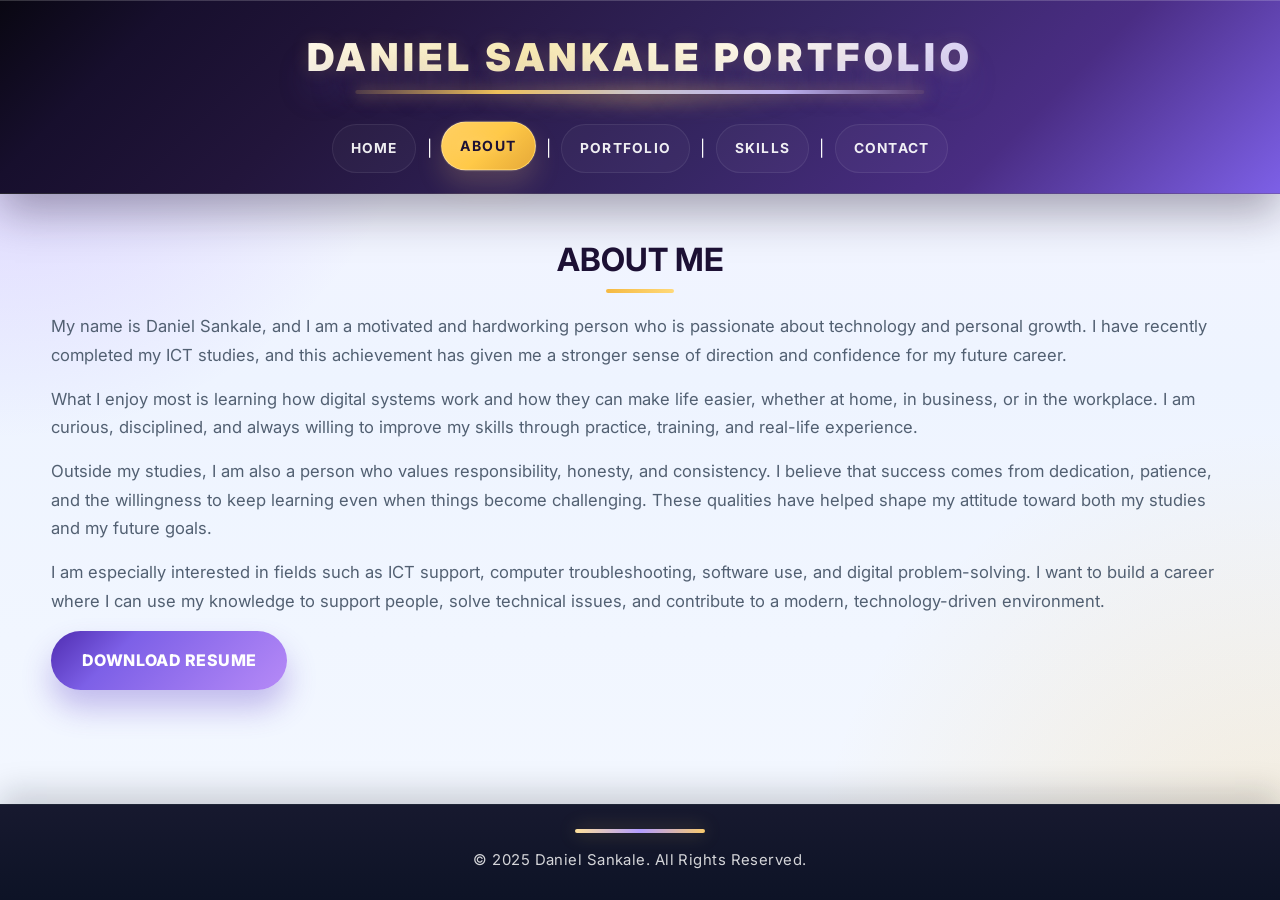
==== about.html @ fb901f48 "Rename ABOUT.html to about.html" ====
<!doctype html>
<html>
<head>
<meta charset="utf-8">
<title>My portfolio-About</title>
<link rel="stylesheet" href="style.css">
</head>
<body>
	<header>
    <h1>DANIEL SANKALE PORTFOLIO</h1>
    <nav>
        <a href="index.html">HOME</a>  |
        <a href="about.html" class="active">ABOUT</a> |
        <a href="portfolio.html">PORTFOLIO</a> |
        <a href="skills.html">SKILLS</a> |
        <a href="contact.html">CONTACT</a>
    </nav>
</header>

<main>
    <section class="about">
      <h2>ABOUT ME</h2>
      <p>My name is Daniel Sankale, and I am a motivated and hardworking person who is passionate about technology and personal growth. I have recently completed my ICT studies, and this achievement has given me a stronger sense of direction and confidence for my future career.</p>

      <p>What I enjoy most is learning how digital systems work and how they can make life easier, whether at home, in business, or in the workplace. I am curious, disciplined, and always willing to improve my skills through practice, training, and real-life experience.</p>

      <p>Outside my studies, I am also a person who values responsibility, honesty, and consistency. I believe that success comes from dedication, patience, and the willingness to keep learning even when things become challenging. These qualities have helped shape my attitude toward both my studies and my future goals.</p>

      <p>I am especially interested in fields such as ICT support, computer troubleshooting, software use, and digital problem-solving. I want to build a career where I can use my knowledge to support people, solve technical issues, and contribute to a modern, technology-driven environment.</p>

      <a href="Daniel_Sankale_CV..pdf" download class="button">DOWNLOAD RESUME</a>
    </section>
  </main>

  <footer>
    © 2025 Daniel Sankale. All Rights Reserved.
  </footer>

</body>
</html>
---- style.css ----
@import url('https://fonts.googleapis.com/css2?family=Inter:wght@400;500;600;700;800&display=swap');

:root {
    --bg: #f4f7ff;
    --bg-soft: #f8f3ff;
    --panel: #ffffff;
    --panel-alt: #f9f7ff;
    --primary: #5e3dc8;
    --primary-dark: #1d1135;
    --secondary: #f5b942;
    --text: #1f2937;
    --muted: #526072;
    --border: #e8defd;
    --success: #22c55e;
    --shadow: 0 18px 45px rgba(94, 61, 200, 0.14);
    --radius: 22px;
    --luxury-gold: #f7d57d;
    --luxury-dark: #0e1020;
}

* {
    margin: 0;
    padding: 0;
    box-sizing: border-box;
}

html {
    scroll-behavior: smooth;
}

body {
    font-family: 'Inter', 'Segoe UI', sans-serif;
    line-height: 1.7;
    background:
        radial-gradient(circle at top left, rgba(143, 102, 255, 0.30), transparent 28%),
        radial-gradient(circle at bottom right, rgba(245, 185, 66, 0.20), transparent 30%),
        linear-gradient(180deg, #f7f5ff 0%, #eef4ff 42%, #f4f8ff 100%);
    color: var(--text);
    min-height: 100vh;
    display: flex;
    flex-direction: column;
    background-attachment: fixed;
}

a {
    text-decoration: none;
}

img {
    max-width: 100%;
    display: block;
}

header {
    position: sticky;
    top: 0;
    z-index: 100;
    background: linear-gradient(135deg, #090712 0%, #170f2d 12%, #22153b 28%, #362663 58%, #4a2d84 78%, #7d60e7 100%);
    color: #fff;
    padding: 1.7rem 1rem 1.3rem;
    box-shadow: 0 18px 42px rgba(22, 12, 38, 0.35), inset 0 1px 0 rgba(255,255,255,0.18);
    border-bottom: 1px solid rgba(255,255,255,0.12);
    backdrop-filter: blur(12px);
}

header h1 {
    text-align: center;
    font-size: clamp(1.9rem, 3vw, 4rem);
    letter-spacing: 0.12em;
    text-transform: uppercase;
    font-weight: 900;
    color: #fff;
    line-height: 1.15;
    display: inline-block;
    position: relative;
    left: 50%;
    transform: translateX(-50%);
    padding: 0.5rem 1.4rem 1rem;
    background: linear-gradient(120deg, #fffdf9 0%, #f9edba 16%, #fffdf5 30%, #d8d2ff 44%, #fffefc 58%, #f7d57d 78%, #ffffff 100%);
    background-size: 220% 100%;
    -webkit-background-clip: text;
    background-clip: text;
    -webkit-text-fill-color: transparent;
    text-shadow: 0 0 18px rgba(255, 214, 102, 0.18), 0 22px 30px rgba(96, 75, 185, 0.25);
    margin-bottom: 0.8rem;
    animation: luxuryShimmer 5s ease-in-out infinite alternate;
}

@keyframes luxuryShimmer {
    0% { background-position: 0% 50%; filter: brightness(1); }
    50% { background-position: 100% 50%; filter: brightness(1.08); }
    100% { background-position: 0% 50%; filter: brightness(1.12); }
}

header h1::before {
    content: "";
    position: absolute;
    left: 10%;
    right: 10%;
    bottom: 0.1rem;
    height: 4px;
    border-radius: 999px;
    background: linear-gradient(90deg, rgba(255, 206, 92, 0.18), rgba(255, 206, 92, 0.92), rgba(255,255,255,0.7), rgba(204, 193, 255, 0.9), rgba(255,206,92,0.12));
    box-shadow: 0 0 16px rgba(255, 206, 92, 0.5);
}

header h1::after {
    content: "";
    position: absolute;
    left: 18%;
    right: 18%;
    bottom: -0.4rem;
    height: 10px;
    border-radius: 50%;
    background: radial-gradient(circle, rgba(255, 214, 102, 0.45), transparent 72%);
    filter: blur(10px);
    z-index: -1;
}

nav {
    text-align: center;
    margin-top: 1rem;
    display: flex;
    justify-content: center;
    align-items: center;
    flex-wrap: wrap;
    gap: 0.65rem;
}

nav a {
    position: relative;
    color: rgba(255,255,255,0.92);
    font-weight: 700;
    font-size: 0.86rem;
    letter-spacing: 0.09em;
    padding: 0.72rem 1.12rem;
    border-radius: 999px;
    transition: all 0.25s ease;
    overflow: hidden;
    z-index: 1;
    text-transform: uppercase;
    border: 1px solid rgba(255,255,255,0.08);
    background: rgba(255,255,255,0.03);
}

nav a::before {
    content: "";
    position: absolute;
    inset: 0;
    background: linear-gradient(135deg, rgba(255, 206, 92, 0.24), rgba(255,255,255,0.1), rgba(140,120,255,0.22));
    border-radius: inherit;
    transform: scaleX(0);
    transform-origin: left;
    transition: transform 0.3s ease;
    z-index: -1;
}

nav a:hover::before,
nav a:focus::before,
nav a.active::before {
    transform: scaleX(1);
}

nav a:hover,
nav a:focus,
nav a.active {
    color: #fff;
    transform: translateY(-2px) scale(1.02);
    box-shadow: 0 14px 26px rgba(255, 211, 120, 0.18), 0 0 0 1px rgba(255,255,255,0.08);
    background: linear-gradient(135deg, rgba(255, 197, 82, 0.18), rgba(255,255,255,0.06));
    text-shadow: 0 0 14px rgba(255,255,255,0.25);
}

nav a.active {
    background: linear-gradient(135deg, #ffcf63 0%, #ffb703 100%);
    color: #1d1135;
    border-color: rgba(255,255,255,0.4);
}

main {
    flex: 1;
    width: min(1180px, 92%);
    margin: 2.5rem auto 3rem;
    padding: 0.4rem 0 0.8rem;
}

main img.profile {
    width: 200px;
    border-radius: 22px;
    border: 4px solid rgba(94, 61, 200, 0.2);
    box-shadow: var(--shadow);
    display: block;
    margin: 0 auto 1.8rem;
    object-fit: cover;
}

h2, h3, h4, h5, h6 {
    color: var(--primary-dark);
    margin-bottom: 0.8rem;
    line-height: 1.2;
}

h2 {
    font-size: clamp(2rem, 2vw, 2.7rem);
    text-align: center;
    margin-bottom: 1.2rem;
}

h2::after,
h3::after {
    content: '';
    display: block;
    width: 68px;
    height: 4px;
    margin: 10px auto 0;
    border-radius: 20px;
    background: linear-gradient(90deg, var(--secondary), #ffd979);
}

p {
    color: var(--muted);
    font-size: 1.04rem;
    margin-bottom: 1rem;
    text-align: left;
}

ul {
    margin: 0 0 1rem 1.2rem;
    color: var(--muted);
    text-align: left;
}

li {
    margin-bottom: 0.5rem;
}

.highlight-box,
.info-card,
.skill-group,
.contact,
.skill-card,
.portfolio-card {
    background: rgba(255,255,255,0.82);
    border: 1px solid rgba(94, 61, 200, 0.08);
    border-radius: 26px;
    box-shadow: 0 20px 48px rgba(36, 20, 75, 0.08);
    backdrop-filter: blur(8px);
}

.highlight-box {
    background: linear-gradient(135deg, #f8f1ff 0%, #edf6ff 100%);
    border-left: 5px solid var(--primary);
    padding: 1.35rem 1.4rem;
    margin-top: 1.5rem;
    margin-bottom: 1.7rem;
    box-shadow: 0 20px 40px rgba(77, 58, 120, 0.08);
}

.info-grid,
.portfolio-grid,
.skills {
    display: grid;
    gap: 1.5rem;
    margin-top: 1.8rem;
}

.info-grid {
    grid-template-columns: repeat(auto-fit, minmax(220px, 1fr));
}

.info-card {
    padding: 1.4rem 1.2rem;
}

.info-card h3 {
    font-size: 1.2rem;
    margin-bottom: 0.9rem;
}

.button,
.contact button {
    display: inline-block;
    border: none;
    cursor: pointer;
    padding: 1rem 1.9rem;
    border-radius: 999px;
    background: linear-gradient(135deg, #4f2db1 0%, #7d60e7 30%, #b68af7 100%);
    color: white;
    font-weight: 800;
    letter-spacing: 0.03em;
    box-shadow: 0 18px 30px rgba(94, 61, 200, 0.32);
    transition: transform 0.2s ease, box-shadow 0.2s ease, filter 0.2s ease;
}

.button:hover,
.button:focus,
.contact button:hover,
.contact button:focus {
    transform: translateY(-3px) scale(1.01);
    box-shadow: 0 22px 34px rgba(94, 61, 200, 0.42);
    filter: brightness(1.05);
}

.button-secondary {
    background: linear-gradient(135deg, #f5b942 0%, #ef9f2c 100%);
    color: #1d1135;
    box-shadow: 0 12px 22px rgba(245, 185, 66, 0.28);
}

.button-secondary:hover,
.button-secondary:focus {
    background: rgba(94, 61, 200, 0.06);
    box-shadow: 0 12px 22px rgba(94, 61, 200, 0.12);
}

.skills {
    grid-template-columns: 1fr;
}

.skill-group {
    padding: 1.4rem 1.4rem 1.1rem;
}

.skill-group h3 {
    color: var(--primary-dark);
    text-align: left;
}

.portfolio-grid {
    grid-template-columns: repeat(auto-fit, minmax(240px, 1fr));
}

.skill-card,
.portfolio-card {
    padding: 1.2rem;
    text-align: center;
    transition: transform 0.25s ease, box-shadow 0.25s ease;
}

.skill-card:hover,
.portfolio-card:hover {
    transform: translateY(-6px);
    box-shadow: 0 22px 38px rgba(94, 61, 200, 0.15);
}

.skill-card img,
.portfolio-card img {
    border-radius: 16px;
    margin: 0.4rem auto 0.9rem;
    width: 100%;
    height: 210px;
    object-fit: cover;
}

.skill-card h5,
.skill-card h6,
.portfolio-card h5,
.portfolio-card h6 {
    color: var(--primary);
    font-size: 1.1rem;
}

.contact {
    max-width: 770px;
    margin: 0 auto;
    padding: 2rem 1.5rem;
}

.contact h2 {
    margin-bottom: 1.2rem;
}

.contact-list {
    display: grid;
    gap: 0.9rem;
    margin: 1.5rem 0;
}

.contact-item {
    display: flex;
    align-items: center;
    gap: 0.9rem;
    padding: 0.8rem 0.95rem;
    border-radius: 18px;
    border: 1px solid var(--border);
    background: var(--panel-alt);
}

.whatsapp-row {
    display: flex;
    align-items: center;
    gap: 0.9rem;
    margin: 1rem 0 1.5rem;
    padding: 0.8rem 0.95rem;
    border-radius: 18px;
    border: 1px solid var(--border);
    background: var(--panel-alt);
}

.whatsapp-button {
    width: 42px;
    height: 42px;
    border-radius: 50%;
    display: inline-flex;
    align-items: center;
    justify-content: center;
    background: linear-gradient(135deg, #25d366 0%, #1da851 100%);
    color: white;
    box-shadow: 0 10px 18px rgba(37, 211, 102, 0.22);
    transition: transform 0.2s ease;
}

.whatsapp-button:hover,
.whatsapp-button:focus {
    transform: translateY(-1px);
}

.whatsapp-button svg {
    width: 18px;
    height: 18px;
    fill: currentColor;
}

.whatsapp-text {
    color: var(--primary-dark);
    font-weight: 600;
}

.contact-icon {
    width: 42px;
    height: 42px;
    border-radius: 50%;
    display: inline-flex;
    align-items: center;
    justify-content: center;
    background: linear-gradient(135deg, #5e3dc8 0%, #8f67ee 100%);
    color: white;
    box-shadow: 0 10px 18px rgba(94, 61, 200, 0.2);
}

.contact-icon svg {
    width: 18px;
    height: 18px;
    fill: currentColor;
}

.contact-item a {
    color: var(--primary-dark);
    font-weight: 600;
}

.contact-item a:hover {
    color: var(--primary);
}

.contact form {
    display: grid;
    gap: 0.9rem;
}

.contact label {
    color: var(--primary-dark);
    font-weight: 600;
}

.contact input,
.contact textarea {
    width: 100%;
    border: 1px solid var(--border);
    border-radius: 14px;
    padding: 0.9rem 1rem;
    background: #fff;
    color: var(--text);
    font: inherit;
    transition: border-color 0.2s ease, box-shadow 0.2s ease;
}

.contact input:focus,
.contact textarea:focus {
    outline: none;
    border-color: var(--primary);
    box-shadow: 0 0 0 4px rgba(94, 61, 200, 0.14);
}

.contact textarea {
    min-height: 130px;
    resize: vertical;
}

.form-success,
.form-message {
    padding: 0.8rem 1rem;
    border-radius: 12px;
    background: rgba(34, 197, 94, 0.12);
    color: #0f7a39;
    border: 1px solid rgba(34, 197, 94, 0.2);
    display: none;
    margin-top: 0.7rem;
    font-weight: 600;
}

.form-success.visible,
.form-message.visible {
    display: block;
}

footer {
    background: linear-gradient(180deg, #17192f 0%, #0d1326 100%);
    color: rgba(255,255,255,0.82);
    text-align: center;
    padding: 1.5rem 1rem 1.7rem;
    font-size: 0.93rem;
    letter-spacing: 0.03em;
    border-top: 1px solid rgba(255,255,255,0.08);
    box-shadow: 0 -12px 30px rgba(11, 16, 27, 0.18);
}

footer::before {
    content: "";
    display: block;
    width: 130px;
    height: 4px;
    margin: 0 auto 0.9rem;
    border-radius: 999px;
    background: linear-gradient(90deg, #ffe19a, #b39dff, #f9ca6c);
    box-shadow: 0 0 18px rgba(255, 208, 92, 0.35);
    animation: footerGlow 2.6s ease-in-out infinite;
}

@keyframes footerGlow {
    0%, 100% { opacity: 0.8; transform: scaleX(0.88); }
    50% { opacity: 1; transform: scaleX(1.1); }
}

header,
footer {
    transition: all 0.3s ease;
}

header:hover {
    box-shadow: 0 18px 40px rgba(54, 35, 100, 0.3);
}

footer:hover {
    box-shadow: 0 -12px 30px rgba(80, 93, 146, 0.15);
}

.about-page,
.portfolio-page,
.skills-page {
    display: grid;
    gap: 1.5rem;
}

.about-card,
.portfolio-intro,
.section-shell {
    background: rgba(255, 255, 255, 0.9);
    border: 1px solid var(--border);
    border-radius: 26px;
    box-shadow: var(--shadow);
    padding: 1.6rem 1.5rem;
}

.about-card p,
.portfolio-intro p,
.section-shell p {
    font-size: 1.04rem;
}

.about-grid {
    display: grid;
    grid-template-columns: repeat(auto-fit, minmax(220px, 1fr));
    gap: 1.3rem;
    margin-top: 1.4rem;
}

.about-grid .info-card {
    min-height: 220px;
}

.page-intro {
    text-align: center;
    margin-bottom: 1rem;
}

.page-intro h2 {
    margin-bottom: 0.5rem;
}

.portfolio-page .highlight-box {
    margin-top: 1rem;
}

.form-status {
    display: none;
    margin-top: 0.8rem;
    padding: 0.8rem 1rem;
    border-radius: 12px;
    background: rgba(34, 197, 94, 0.12);
    color: #0e7a39;
    border: 1px solid rgba(34, 197, 94, 0.25);
    font-weight: 600;
}

.form-status.show {
    display: block;
}

.form-status.error {
    background: rgba(239, 68, 68, 0.1);
    color: #b91c1c;
    border-color: rgba(239, 68, 68, 0.2);
}

.home-page {
    display: grid;
    gap: 2rem;
}

.hero-section {
    display: grid;
    grid-template-columns: 1.2fr 0.8fr;
    align-items: center;
    gap: 2rem;
    padding: 2.3rem;
    border-radius: 34px;
    background: linear-gradient(135deg, rgba(255,255,255,0.97), rgba(245,243,255,0.94));
    border: 1px solid rgba(94,61,200,0.08);
    box-shadow: 0 30px 70px rgba(73, 51, 135, 0.14);
    position: relative;
    overflow: hidden;
}

.hero-section::before {
    content: "";
    position: absolute;
    inset: auto -12% -28% auto;
    width: 320px;
    height: 320px;
    border-radius: 50%;
    background: radial-gradient(circle, rgba(245,185,66,0.30), rgba(245,185,66,0));
    filter: blur(8px);
}

.hero-section::after {
    content: "";
    position: absolute;
    left: -6%;
    top: -12%;
    width: 220px;
    height: 220px;
    border-radius: 50%;
    background: radial-gradient(circle, rgba(120,105,255,0.14), transparent 68%);
}

.hero-content {
    position: relative;
    z-index: 1;
}

.eyebrow {
    display: inline-block;
    padding: 0.55rem 0.9rem;
    border-radius: 999px;
    background: rgba(94, 61, 200, 0.08);
    color: var(--primary);
    border: 1px solid rgba(94, 61, 200, 0.12);
    font-size: 0.82rem;
    font-weight: 700;
    letter-spacing: 0.08em;
    text-transform: uppercase;
    margin-bottom: 1rem;
}

.eyebrow.accent {
    background: rgba(245, 185, 66, 0.12);
    color: #b27300;
    border-color: rgba(245, 185, 66, 0.2);
}

.hero-content h2 {
    text-align: left;
    margin: 0 0 1rem;
    color: var(--primary-dark);
}

.hero-content p {
    font-size: 1.06rem;
    margin-bottom: 1rem;
}

.hero-actions {
    display: flex;
    flex-wrap: wrap;
    gap: 0.9rem;
    margin-top: 1.5rem;
}

.button-secondary {
    background: transparent;
    border: 1px solid rgba(94, 61, 200, 0.35);
    color: var(--primary);
    box-shadow: none;
}

.button-secondary:hover,
.button-secondary:focus {
    background: rgba(94, 61, 200, 0.06);
    box-shadow: 0 12px 22px rgba(94, 61, 200, 0.12);
}

.mini-stats {
    display: flex;
    flex-wrap: wrap;
    gap: 1rem;
    margin-top: 1.6rem;
}

.mini-stats div {
    min-width: 100px;
    padding: 0.8rem 0.9rem;
    border-radius: 16px;
    background: rgba(94, 61, 200, 0.04);
    border: 1px solid rgba(94, 61, 200, 0.08);
}

.mini-stats strong {
    display: block;
    color: var(--primary-dark);
    font-size: 1.1rem;
}

.mini-stats span {
    color: var(--muted);
    font-size: 0.85rem;
}

.hero-visual {
    position: relative;
    display: flex;
    justify-content: center;
    align-items: center;
    min-height: 360px;
}

.profile-wrap {
    width: min(100%, 320px);
    padding: 18px;
    border-radius: 32px;
    background: linear-gradient(135deg, rgba(94,61,200,0.14), rgba(245,185,66,0.18));
    box-shadow: 0 26px 58px rgba(94, 61, 200, 0.18);
    transform: rotate(-2deg);
    border: 1px solid rgba(255,255,255,0.6);
}

.profile-wrap img {
    width: 100%;
    height: 360px;
    object-fit: cover;
    border-radius: 24px;
    border: 3px solid rgba(255,255,255,0.8);
}

.floating-badge {
    position: absolute;
    padding: 0.7rem 1rem;
    border-radius: 999px;
    font-weight: 700;
    color: #fff;
    letter-spacing: 0.03em;
    box-shadow: 0 16px 26px rgba(65, 52, 120, 0.2);
}

.badge-top {
    top: 18px;
    right: 18px;
    background: linear-gradient(135deg, #5e3dc8, #7a5ae9);
}

.badge-bottom {
    bottom: 30px;
    left: 10px;
    background: linear-gradient(135deg, #f5b942, #ffca5a);
    color: #3a2700;
}

.feature-showcase {
    padding-top: 0.5rem;
}

.section-heading {
    text-align: center;
    margin-bottom: 1.2rem;
}

.section-heading h3 {
    font-size: clamp(1.7rem, 2vw, 2.3rem);
    margin-bottom: 0;
}

.project-hero {
    text-align: center;
    max-width: 820px;
    margin: 0 auto 2rem;
}

.project-hero p {
    text-align: center;
}

.project-grid {
    display: grid;
    grid-template-columns: repeat(auto-fit, minmax(250px, 1fr));
    gap: 1.5rem;
    margin-top: 1.5rem;
}

.project-card {
    background: rgba(255,255,255,0.96);
    border: 1px solid var(--border);
    border-radius: 24px;
    box-shadow: var(--shadow);
    padding: 1.1rem;
    transition: transform 0.25s ease, box-shadow 0.25s ease;
}

.project-card:hover {
    transform: translateY(-6px);
    box-shadow: 0 22px 38px rgba(94, 61, 200, 0.15);
}

.project-card img {
    width: 100%;
    height: 220px;
    object-fit: cover;
    border-radius: 16px;
    margin: 0.8rem 0 1rem;
}

.project-card h3 {
    text-align: left;
    font-size: 1.2rem;
    margin-bottom: 0.6rem;
}

.project-card p {
    text-align: left;
}

.project-tag {
    display: inline-block;
    background: linear-gradient(135deg, #efe6ff 0%, #dfe9ff 100%);
    color: var(--primary);
    border: 1px solid rgba(94, 61, 200, 0.12);
    font-weight: 700;
    border-radius: 999px;
    padding: 0.45rem 0.8rem;
    font-size: 0.72rem;
    letter-spacing: 0.04em;
    text-transform: uppercase;
}

.project-summary {
    margin-top: 2rem;
}

.poster-gallery-section {
    margin-top: 2.5rem;
}

.poster-gallery {
    display: grid;
    grid-template-columns: repeat(auto-fit, minmax(220px, 1fr));
    gap: 1.3rem;
    margin-top: 1.2rem;
}

.poster-card {
    background: rgba(255, 255, 255, 0.96);
    border: 1px solid var(--border);
    border-radius: 20px;
    box-shadow: var(--shadow);
    padding: 0.9rem;
    transition: transform 0.25s ease, box-shadow 0.25s ease;
}

.poster-card:hover {
    transform: translateY(-6px);
    box-shadow: 0 22px 38px rgba(94, 61, 200, 0.15);
}

.poster-trigger {
    background: transparent;
    border: none;
    padding: 0;
    width: 100%;
    text-align: left;
    cursor: pointer;
    color: inherit;
    font: inherit;
}

.poster-trigger img {
    width: 100%;
    height: 260px;
    object-fit: cover;
    border-radius: 14px;
    margin-bottom: 0.8rem;
    display: block;
}

.poster-caption {
    display: block;
    text-align: center;
    font-size: 0.98rem;
    color: var(--primary-dark);
    font-weight: 700;
    margin-bottom: 0.2rem;
}

.poster-modal {
    position: fixed;
    inset: 0;
    display: flex;
    align-items: center;
    justify-content: center;
    background: rgba(13, 18, 33, 0.78);
    backdrop-filter: blur(5px);
    z-index: 2000;
    opacity: 0;
    visibility: hidden;
    transition: opacity 0.25s ease, visibility 0.25s ease;
    padding: 1rem;
}

.poster-modal.show {
    opacity: 1;
    visibility: visible;
}

.poster-modal-content {
    position: relative;
    width: min(900px, 92vw);
    background: #fff;
    border-radius: 24px;
    padding: 1rem;
    box-shadow: 0 26px 60px rgba(0, 0, 0, 0.25);
    animation: modalIn 0.25s ease;
}

@keyframes modalIn {
    from { transform: scale(0.94); opacity: 0; }
    to { transform: scale(1); opacity: 1; }
}

.poster-modal-content img {
    width: 100%;
    max-height: 76vh;
    object-fit: contain;
    border-radius: 16px;
    background: #f7f7fb;
}

.poster-modal-info {
    padding: 1rem 0.2rem 0.2rem;
}

.poster-modal-info h4 {
    margin-bottom: 0.5rem;
    font-size: 1.3rem;
    text-align: left;
}

.poster-modal-info p {
    margin: 0;
    color: var(--muted);
}

.poster-close {
    position: absolute;
    top: 0.8rem;
    right: 0.8rem;
    width: 42px;
    height: 42px;
    border: none;
    border-radius: 50%;
    background: linear-gradient(135deg, #1d1135 0%, #5e3dc8 100%);
    color: #fff;
    font-size: 1.8rem;
    line-height: 1;
    cursor: pointer;
    box-shadow: 0 14px 30px rgba(30, 18, 53, 0.25);
    transition: transform 0.2s ease, box-shadow 0.2s ease;
}

.poster-close:hover,
.poster-close:focus {
    transform: rotate(90deg) scale(1.04);
    box-shadow: 0 18px 34px rgba(30, 18, 53, 0.32);
}

@media (max-width: 700px) {
    header {
        padding-top: 1.2rem;
    }

    nav {
        gap: 0.4rem;
    }

    nav a {
        font-size: 0.92rem;
        padding: 0.55rem 0.7rem;
    }

    main {
        width: min(94%, 1000px);
    }

    .contact {
        padding: 1.3rem 1rem;
    }

    .button,
    .contact button {
        width: 100%;
        text-align: center;
    }

    .poster-trigger img {
        height: 220px;
    }

    .poster-modal-content {
        padding: 0.8rem;
    }
}

@media (max-width: 800px) {
    .hero-section {
        grid-template-columns: 1fr;
        padding: 1.5rem 1.2rem;
    }

    nav {
        gap: 0.45rem;
    }

    nav a {
        padding: 0.62rem 0.8rem;
        font-size: 0.74rem;
        letter-spacing: 0.06em;
    }
}

@media (max-width: 850px) {
    .hero-section {
        grid-template-columns: 1fr;
        text-align: center;
    }

    .hero-content h2 {
        text-align: center;
    }

    .hero-actions,
    .mini-stats {
        justify-content: center;
    }
}

@media (max-width: 600px) {
    .hero-section {
        padding: 1.3rem 1rem;
    }

    .profile-wrap img {
        height: 300px;
    }
}
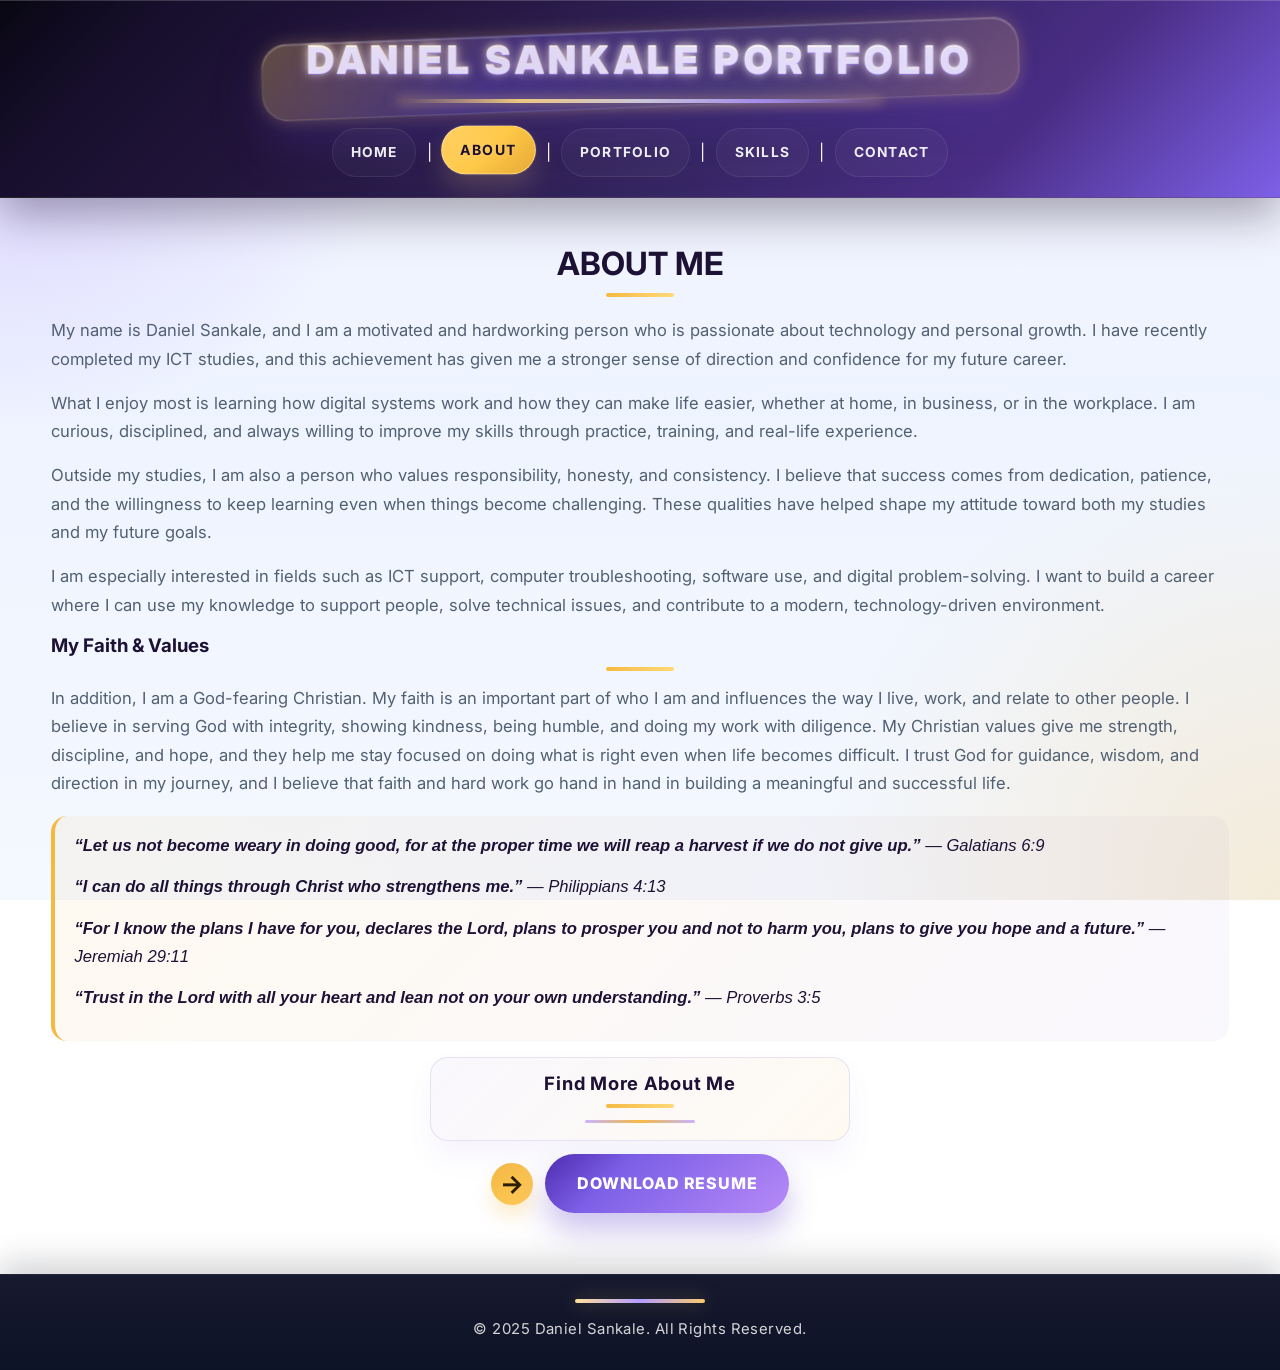
==== commit a20c74f3: "Add files via upload" ====
--- a/about.html
+++ b/about.html
@@ -28,7 +28,26 @@
 
       <p>I am especially interested in fields such as ICT support, computer troubleshooting, software use, and digital problem-solving. I want to build a career where I can use my knowledge to support people, solve technical issues, and contribute to a modern, technology-driven environment.</p>
 
-      <a href="Daniel_Sankale_CV..pdf" download class="button">DOWNLOAD RESUME</a>
+
+
+      <h3>My Faith &amp; Values</h3>
+      <p>In addition, I am a God-fearing Christian. My faith is an important part of who I am and influences the way I live, work, and relate to other people. I believe in serving God with integrity, showing kindness, being humble, and doing my work with diligence. My Christian values give me strength, discipline, and hope, and they help me stay focused on doing what is right even when life becomes difficult. I trust God for guidance, wisdom, and direction in my journey, and I believe that faith and hard work go hand in hand in building a meaningful and successful life.</p>
+
+      <div class="faith-verses">
+        <p><strong>“Let us not become weary in doing good, for at the proper time we will reap a harvest if we do not give up.”</strong> — Galatians 6:9</p>
+        <p><strong>“I can do all things through Christ who strengthens me.”</strong> — Philippians 4:13</p>
+        <p><strong>“For I know the plans I have for you, declares the Lord, plans to prosper you and not to harm you, plans to give you hope and a future.”</strong> — Jeremiah 29:11</p>
+        <p><strong>“Trust in the Lord with all your heart and lean not on your own understanding.”</strong> — Proverbs 3:5</p>
+      </div>
+      
+      <div class="resume-callout">
+        <h3>Find More About Me</h3>
+      </div>
+      <div class="resume-cta">
+        <span class="resume-arrow" aria-hidden="true">→</span>
+        <a href="Daniel_Sankale_CV..pdf" download class="button resume-button">DOWNLOAD RESUME</a>
+      </div>
+
     </section>
   </main>
 
--- a/style.css
+++ b/style.css
@@ -75,46 +75,65 @@
     position: relative;
     left: 50%;
     transform: translateX(-50%);
-    padding: 0.5rem 1.4rem 1rem;
+    padding: 0.6rem 1.5rem 1.15rem;
     background: linear-gradient(120deg, #fffdf9 0%, #f9edba 16%, #fffdf5 30%, #d8d2ff 44%, #fffefc 58%, #f7d57d 78%, #ffffff 100%);
     background-size: 220% 100%;
     -webkit-background-clip: text;
     background-clip: text;
     -webkit-text-fill-color: transparent;
-    text-shadow: 0 0 18px rgba(255, 214, 102, 0.18), 0 22px 30px rgba(96, 75, 185, 0.25);
+    text-shadow:
+        0 1px 0 rgba(255,255,255,0.65),
+        0 2px 0 rgba(144, 113, 255, 0.55),
+        0 6px 16px rgba(88, 66, 170, 0.34),
+        0 0 18px rgba(255, 214, 102, 0.18);
+    filter: drop-shadow(0 12px 28px rgba(109, 80, 220, 0.2));
     margin-bottom: 0.8rem;
     animation: luxuryShimmer 5s ease-in-out infinite alternate;
 }
 
 @keyframes luxuryShimmer {
-    0% { background-position: 0% 50%; filter: brightness(1); }
-    50% { background-position: 100% 50%; filter: brightness(1.08); }
-    100% { background-position: 0% 50%; filter: brightness(1.12); }
+    0% { background-position: 0% 50%; filter: drop-shadow(0 12px 28px rgba(109, 80, 220, 0.18)) brightness(1); }
+    50% { background-position: 100% 50%; filter: drop-shadow(0 12px 28px rgba(109, 80, 220, 0.28)) brightness(1.08); }
+    100% { background-position: 0% 50%; filter: drop-shadow(0 12px 28px rgba(109, 80, 220, 0.18)) brightness(1.12); }
 }
 
 header h1::before {
     content: "";
     position: absolute;
-    left: 10%;
-    right: 10%;
-    bottom: 0.1rem;
-    height: 4px;
-    border-radius: 999px;
-    background: linear-gradient(90deg, rgba(255, 206, 92, 0.18), rgba(255, 206, 92, 0.92), rgba(255,255,255,0.7), rgba(204, 193, 255, 0.9), rgba(255,206,92,0.12));
-    box-shadow: 0 0 16px rgba(255, 206, 92, 0.5);
+    inset: 0.22rem -0.9rem -0.45rem -0.9rem;
+    border-radius: 26px;
+    background: linear-gradient(135deg, rgba(255, 208, 92, 0.30), rgba(125, 96, 231, 0.30), rgba(255, 255, 255, 0.09), rgba(255, 208, 92, 0.22));
+    border: 1px solid rgba(255,255,255,0.18);
+    box-shadow: inset 0 1px 0 rgba(255,255,255,0.32), 0 0 18px rgba(255, 206, 92, 0.26), 0 22px 40px rgba(94, 61, 200, 0.16);
+    backdrop-filter: blur(4px);
+    transform: rotate(-2.2deg) scale(1.02);
+    animation: rotatingRibbon 8s ease-in-out infinite alternate;
+    z-index: -1;
+}
+
+@keyframes rotatingRibbon {
+    0% { transform: rotate(-2.5deg) scale(1.02); filter: hue-rotate(0deg) saturate(1.05); }
+    50% { transform: rotate(2.2deg) scale(1.04); filter: hue-rotate(40deg) saturate(1.18); }
+    100% { transform: rotate(-1.5deg) scale(1.01); filter: hue-rotate(75deg) saturate(1.2); }
 }
 
 header h1::after {
     content: "";
     position: absolute;
-    left: 18%;
-    right: 18%;
-    bottom: -0.4rem;
-    height: 10px;
-    border-radius: 50%;
-    background: radial-gradient(circle, rgba(255, 214, 102, 0.45), transparent 72%);
-    filter: blur(10px);
-    z-index: -1;
+    left: 16%;
+    right: 16%;
+    bottom: -0.2rem;
+    height: 4px;
+    border-radius: 99px;
+    background: linear-gradient(90deg, rgba(255, 208, 92, 0.1), rgba(255, 217, 129, 0.9), rgba(255,255,255,0.72), rgba(180, 153, 255, 0.85), rgba(255, 208, 92, 0.1));
+    box-shadow: 0 0 12px rgba(255, 214, 102, 0.55), 0 0 18px rgba(140, 120, 255, 0.28);
+    animation: underlinePulse 2.8s ease-in-out infinite alternate;
+    z-index: 1;
+}
+
+@keyframes underlinePulse {
+    0% { opacity: 0.7; transform: scaleX(0.92); }
+    100% { opacity: 1; transform: scaleX(1); }
 }
 
 nav {
@@ -326,6 +345,72 @@
     text-align: left;
 }
 
+.skills-grid {
+    display: grid;
+    grid-template-columns: repeat(2, minmax(0, 1fr));
+    gap: 1.5rem;
+    margin-top: 1.8rem;
+}
+
+.modern-skill {
+    background: linear-gradient(180deg, rgba(255,255,255,0.96), rgba(245,243,255,0.92));
+    border: 1px solid rgba(94, 61, 200, 0.08);
+    border-radius: 24px;
+    padding: 1.4rem 1.2rem;
+    box-shadow: 0 16px 42px rgba(73, 51, 135, 0.08);
+    transition: transform 0.25s ease, box-shadow 0.25s ease;
+    min-width: 0;
+}
+
+.modern-skill:hover {
+    transform: translateY(-6px);
+    box-shadow: 0 22px 38px rgba(94, 61, 200, 0.15);
+}
+
+.skill-icon {
+    width: 52px;
+    height: 52px;
+    display: inline-flex;
+    align-items: center;
+    justify-content: center;
+    border-radius: 16px;
+    background: linear-gradient(135deg, rgba(94,61,200,0.12), rgba(245,185,66,0.18));
+    font-size: 1.6rem;
+    margin-bottom: 0.85rem;
+}
+
+.modern-skill h3 {
+    color: var(--primary-dark);
+    text-align: left;
+    font-size: 1.08rem;
+    margin-bottom: 0.8rem;
+}
+
+.modern-skill ul {
+    margin-left: 1.15rem;
+    margin-bottom: 0;
+    padding-right: 0.25rem;
+}
+
+.modern-skill li {
+    color: var(--muted);
+    margin-bottom: 0.5rem;
+    line-height: 1.6;
+    word-wrap: break-word;
+    overflow-wrap: anywhere;
+}
+
+.page-intro {
+    text-align: center;
+    max-width: 860px;
+    margin: 0 auto 1.2rem;
+}
+
+.page-intro p {
+    text-align: center;
+    margin-bottom: 0;
+}
+
 .portfolio-grid {
     grid-template-columns: repeat(auto-fit, minmax(240px, 1fr));
 }
@@ -577,6 +662,103 @@
 
 .about-grid .info-card {
     min-height: 220px;
+}
+
+.faith-verses {
+    margin-top: 1.2rem;
+    padding: 1rem 1.2rem;
+    border-left: 4px solid var(--secondary);
+    background: linear-gradient(135deg, rgba(245, 185, 66, 0.08), rgba(94, 61, 200, 0.04));
+    border-radius: 16px;
+}
+
+.faith-verses p {
+    margin-bottom: 0.8rem;
+    color: var(--primary-dark);
+    font-style: italic;
+}
+
+.resume-callout {
+    position: relative;
+    margin: 1rem auto 0.8rem;
+    padding: 0.9rem 1.1rem 1.1rem;
+    border-radius: 18px;
+    background: linear-gradient(135deg, rgba(94, 61, 200, 0.04), rgba(245, 185, 66, 0.07));
+    border: 1px solid rgba(94, 61, 200, 0.12);
+    max-width: 420px;
+    text-align: center;
+    box-shadow: 0 16px 30px rgba(94, 61, 200, 0.06);
+}
+
+.resume-callout::after {
+    content: "";
+    display: block;
+    width: 110px;
+    height: 3px;
+    margin: 0.7rem auto 0;
+    border-radius: 999px;
+    background: linear-gradient(90deg, #c6b5ff, #f5b942, #c6b5ff);
+}
+
+.resume-callout h3 {
+    margin: 0;
+    text-align: center;
+    font-size: 1.15rem;
+    color: var(--primary-dark);
+    letter-spacing: 0.04em;
+}
+
+.resume-cta {
+    display: flex;
+    align-items: center;
+    justify-content: center;
+    gap: 0.8rem;
+    margin-top: 0.8rem;
+    flex-wrap: wrap;
+}
+
+.resume-arrow {
+    display: inline-flex;
+    align-items: center;
+    justify-content: center;
+    width: 42px;
+    height: 42px;
+    border-radius: 50%;
+    background: linear-gradient(135deg, #f5b942, #ffca5a);
+    color: #2b1f00;
+    font-size: 1.6rem;
+    font-weight: 700;
+    box-shadow: 0 12px 18px rgba(245, 185, 66, 0.25);
+    animation: pulseArrow 1.7s ease-in-out infinite;
+}
+
+@keyframes pulseArrow {
+    0%, 100% { transform: translateX(0); opacity: 1; }
+    50% { transform: translateX(6px); opacity: 0.9; }
+}
+
+.resume-button {
+    display: inline-flex;
+    align-items: center;
+    justify-content: center;
+    min-width: 220px;
+    border: none;
+    cursor: pointer;
+    padding: 1rem 2rem;
+    border-radius: 999px;
+    background: linear-gradient(135deg, #4f2db1 0%, #7d60e7 30%, #b68af7 100%);
+    color: white;
+    font-weight: 800;
+    letter-spacing: 0.05em;
+    box-shadow: 0 18px 30px rgba(94, 61, 200, 0.30);
+    transition: transform 0.25s ease, box-shadow 0.25s ease, filter 0.25s ease;
+}
+
+.resume-button:hover,
+.resume-button:focus {
+    transform: translateY(-3px) scale(1.01);
+    box-shadow: 0 22px 34px rgba(94, 61, 200, 0.40);
+    filter: brightness(1.05);
 }
 
 .page-intro {
@@ -789,6 +971,14 @@
     padding-top: 0.5rem;
 }
 
+.section-shell {
+    background: rgba(255, 255, 255, 0.9);
+    border: 1px solid rgba(94, 61, 200, 0.08);
+    border-radius: 28px;
+    box-shadow: 0 24px 60px rgba(73, 51, 135, 0.08);
+    padding: 2rem 1.4rem;
+}
+
 .section-heading {
     text-align: center;
     margin-bottom: 1.2rem;
@@ -797,6 +987,107 @@
 .section-heading h3 {
     font-size: clamp(1.7rem, 2vw, 2.3rem);
     margin-bottom: 0;
+}
+
+.summary-grid {
+    display: grid;
+    grid-template-columns: repeat(auto-fit, minmax(260px, 1fr));
+    gap: 1.3rem;
+    margin-top: 1rem;
+}
+
+.summary-panel {
+    background: linear-gradient(180deg, rgba(94, 61, 200, 0.04), rgba(255,255,255,0.7));
+    border: 1px solid rgba(94, 61, 200, 0.08);
+    border-radius: 22px;
+    padding: 1.4rem;
+}
+
+.summary-panel h3 {
+    text-align: left;
+    margin-bottom: 0.8rem;
+    font-size: 1.25rem;
+}
+
+.skills-grid {
+    display: grid;
+    grid-template-columns: repeat(auto-fit, minmax(220px, 1fr));
+    gap: 1.2rem;
+    margin-top: 1.2rem;
+}
+
+.skill-card ul {
+    margin-left: 1.1rem;
+}
+
+.skill-card h4 {
+    color: var(--primary-dark);
+    margin-bottom: 0.8rem;
+    font-size: 1.08rem;
+}
+
+.timeline {
+    position: relative;
+    display: grid;
+    gap: 1rem;
+    margin-top: 1.2rem;
+    padding-left: 0.5rem;
+}
+
+.timeline::before {
+    content: "";
+    position: absolute;
+    left: 10px;
+    top: 0;
+    bottom: 0;
+    width: 2px;
+    background: linear-gradient(180deg, rgba(94,61,200,0.12), rgba(245,185,66,0.7), rgba(94,61,200,0.12));
+}
+
+.timeline-item {
+    position: relative;
+    display: grid;
+    grid-template-columns: 28px 1fr;
+    gap: 1rem;
+    align-items: start;
+}
+
+.timeline-dot {
+    width: 18px;
+    height: 18px;
+    border-radius: 50%;
+    background: linear-gradient(135deg, var(--primary), var(--secondary));
+    border: 3px solid #fff;
+    box-shadow: 0 0 0 4px rgba(94, 61, 200, 0.1);
+    margin-top: 0.45rem;
+    position: relative;
+    z-index: 1;
+}
+
+.timeline-content {
+    background: rgba(94, 61, 200, 0.03);
+    border: 1px solid rgba(94, 61, 200, 0.08);
+    border-radius: 18px;
+    padding: 1rem 1.1rem;
+}
+
+.timeline-year {
+    display: inline-block;
+    padding: 0.3rem 0.6rem;
+    border-radius: 999px;
+    background: rgba(245, 185, 66, 0.18);
+    color: #8c5a00;
+    font-weight: 700;
+    letter-spacing: 0.03em;
+    font-size: 0.74rem;
+    margin-bottom: 0.45rem;
+    text-transform: uppercase;
+}
+
+.timeline-content h4 {
+    margin-bottom: 0.45rem;
+    color: var(--primary-dark);
+    font-size: 1.15rem;
 }
 
 .project-hero {
@@ -861,8 +1152,29 @@
     text-transform: uppercase;
 }
 
+.project-download {
+    display: inline-flex;
+    align-items: center;
+    justify-content: center;
+    width: 100%;
+    margin-top: 1rem;
+    text-align: center;
+}
+
 .project-summary {
     margin-top: 2rem;
+}
+
+.mobile-apps-section {
+    margin-top: 2.5rem;
+}
+
+.app-grid {
+    margin-top: 1.2rem;
+}
+
+.app-card {
+    max-width: 420px;
 }
 
 .poster-gallery-section {
@@ -1018,6 +1330,24 @@
         width: min(94%, 1000px);
     }
 
+    .skills-grid {
+        grid-template-columns: repeat(2, minmax(0, 1fr));
+    }
+
+    .modern-skill {
+        padding: 1.1rem 1rem;
+    }
+
+    .modern-skill h3 {
+        font-size: 1rem;
+        line-height: 1.4;
+    }
+
+    .modern-skill li {
+        font-size: 0.92rem;
+        line-height: 1.5;
+    }
+
     .contact {
         padding: 1.3rem 1rem;
     }
@@ -1037,6 +1367,12 @@
     }
 }
 
+@media (max-width: 480px) {
+    .skills-grid {
+        grid-template-columns: 1fr;
+    }
+}
+
 @media (max-width: 800px) {
     .hero-section {
         grid-template-columns: 1fr;
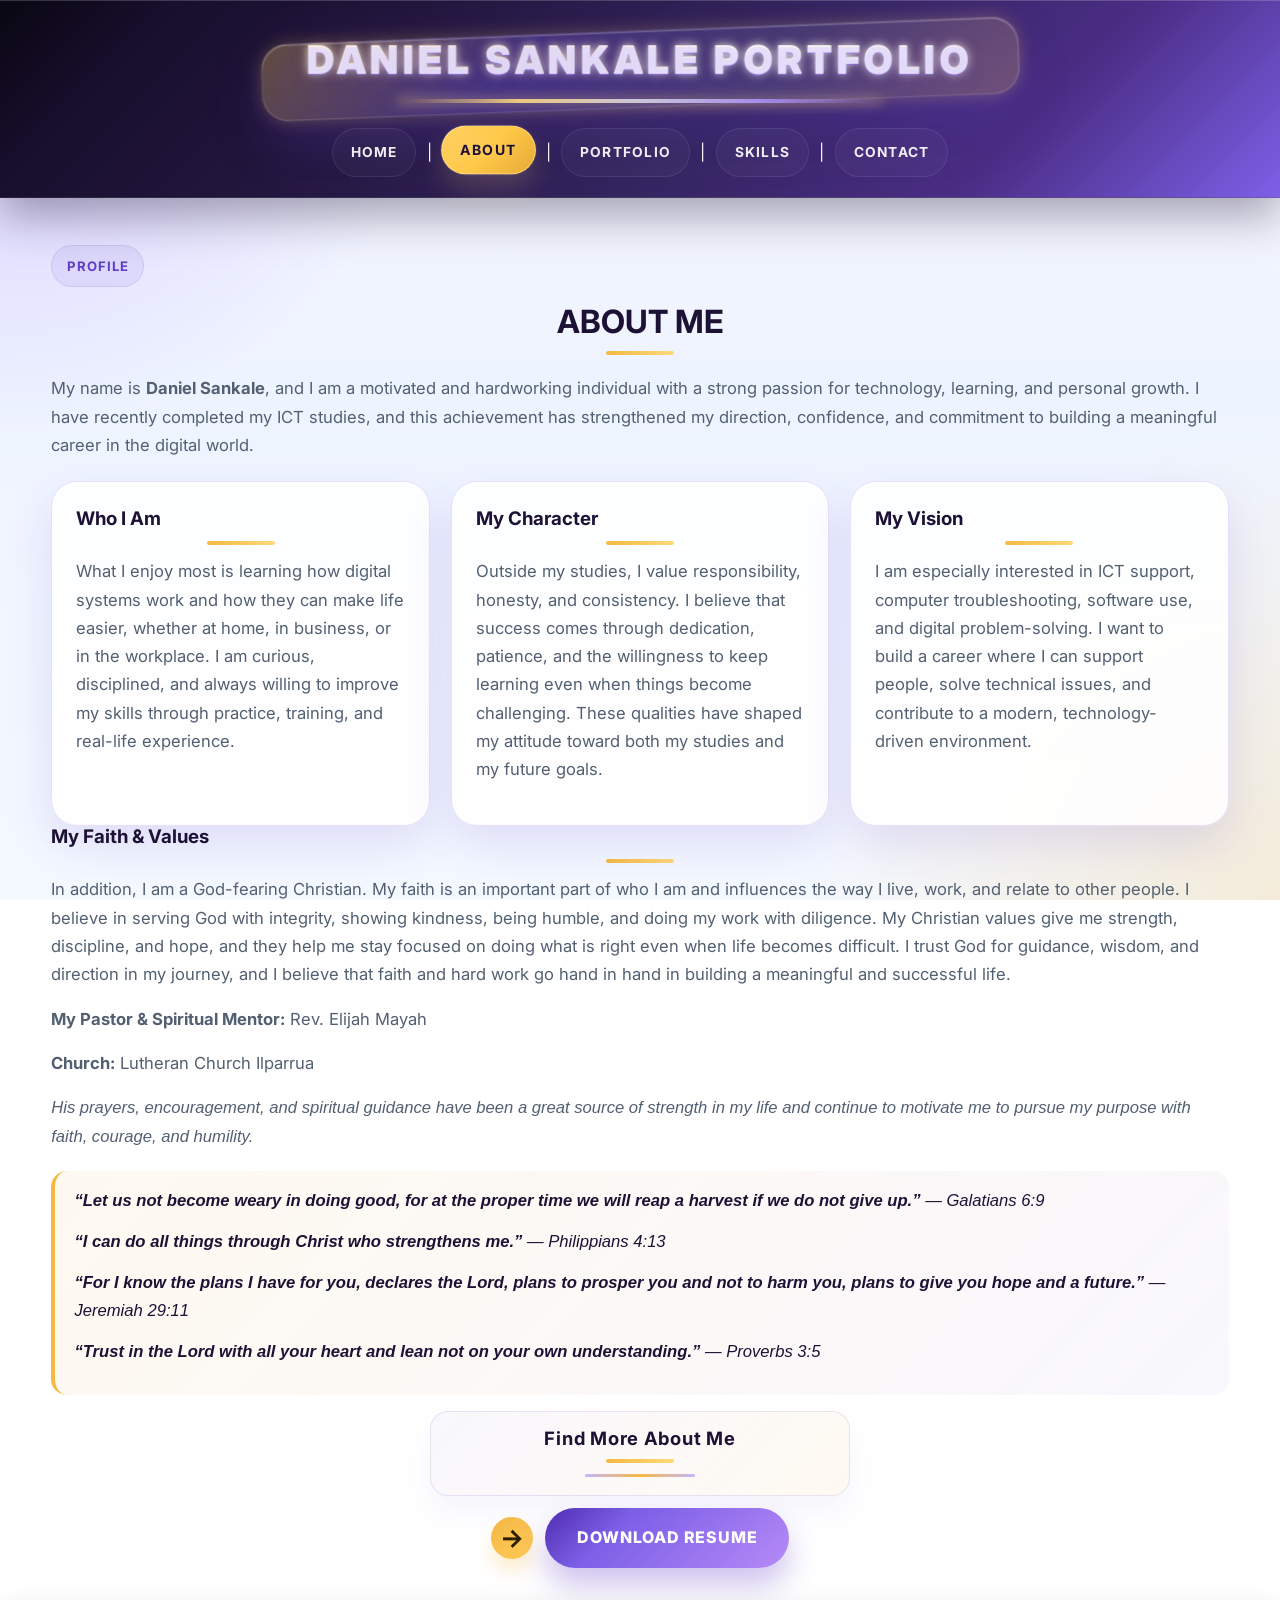
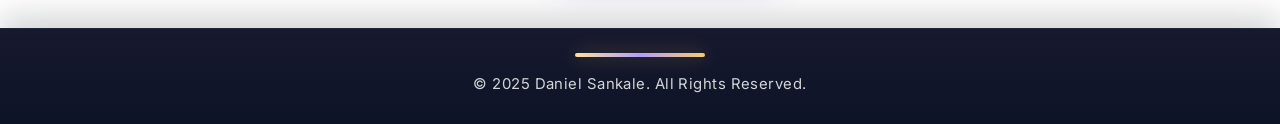
==== commit 7a43c24e: "Add files via upload" ====
--- a/about.html
+++ b/about.html
@@ -19,19 +19,40 @@
 
 <main>
     <section class="about">
-      <h2>ABOUT ME</h2>
-      <p>My name is Daniel Sankale, and I am a motivated and hardworking person who is passionate about technology and personal growth. I have recently completed my ICT studies, and this achievement has given me a stronger sense of direction and confidence for my future career.</p>
+      <div class="about-header">
+        <p class="eyebrow">Profile</p>
+        <h2>ABOUT ME</h2>
+      </div>
 
-      <p>What I enjoy most is learning how digital systems work and how they can make life easier, whether at home, in business, or in the workplace. I am curious, disciplined, and always willing to improve my skills through practice, training, and real-life experience.</p>
+      <div class="about-highlight">
+        <p>My name is <strong>Daniel Sankale</strong>, and I am a motivated and hardworking individual with a strong passion for technology, learning, and personal growth. I have recently completed my ICT studies, and this achievement has strengthened my direction, confidence, and commitment to building a meaningful career in the digital world.</p>
+      </div>
 
-      <p>Outside my studies, I am also a person who values responsibility, honesty, and consistency. I believe that success comes from dedication, patience, and the willingness to keep learning even when things become challenging. These qualities have helped shape my attitude toward both my studies and my future goals.</p>
+      <div class="about-grid">
+        <div class="about-card">
+          <h3>Who I Am</h3>
+          <p>What I enjoy most is learning how digital systems work and how they can make life easier, whether at home, in business, or in the workplace. I am curious, disciplined, and always willing to improve my skills through practice, training, and real-life experience.</p>
+        </div>
 
-      <p>I am especially interested in fields such as ICT support, computer troubleshooting, software use, and digital problem-solving. I want to build a career where I can use my knowledge to support people, solve technical issues, and contribute to a modern, technology-driven environment.</p>
+        <div class="about-card">
+          <h3>My Character</h3>
+          <p>Outside my studies, I value responsibility, honesty, and consistency. I believe that success comes through dedication, patience, and the willingness to keep learning even when things become challenging. These qualities have shaped my attitude toward both my studies and my future goals.</p>
+        </div>
 
-
+        <div class="about-card">
+          <h3>My Vision</h3>
+          <p>I am especially interested in ICT support, computer troubleshooting, software use, and digital problem-solving. I want to build a career where I can support people, solve technical issues, and contribute to a modern, technology-driven environment.</p>
+        </div>
+      </div>
 
       <h3>My Faith &amp; Values</h3>
       <p>In addition, I am a God-fearing Christian. My faith is an important part of who I am and influences the way I live, work, and relate to other people. I believe in serving God with integrity, showing kindness, being humble, and doing my work with diligence. My Christian values give me strength, discipline, and hope, and they help me stay focused on doing what is right even when life becomes difficult. I trust God for guidance, wisdom, and direction in my journey, and I believe that faith and hard work go hand in hand in building a meaningful and successful life.</p>
+
+      <div class="faith-leader">
+        <p><strong>My Pastor &amp; Spiritual Mentor:</strong> Rev. Elijah Mayah</p>
+        <p><strong>Church:</strong> Lutheran Church Ilparrua</p>
+        <p><em>His prayers, encouragement, and spiritual guidance have been a great source of strength in my life and continue to motivate me to pursue my purpose with faith, courage, and humility.</em></p>
+      </div>
 
       <div class="faith-verses">
         <p><strong>“Let us not become weary in doing good, for at the proper time we will reap a harvest if we do not give up.”</strong> — Galatians 6:9</p>
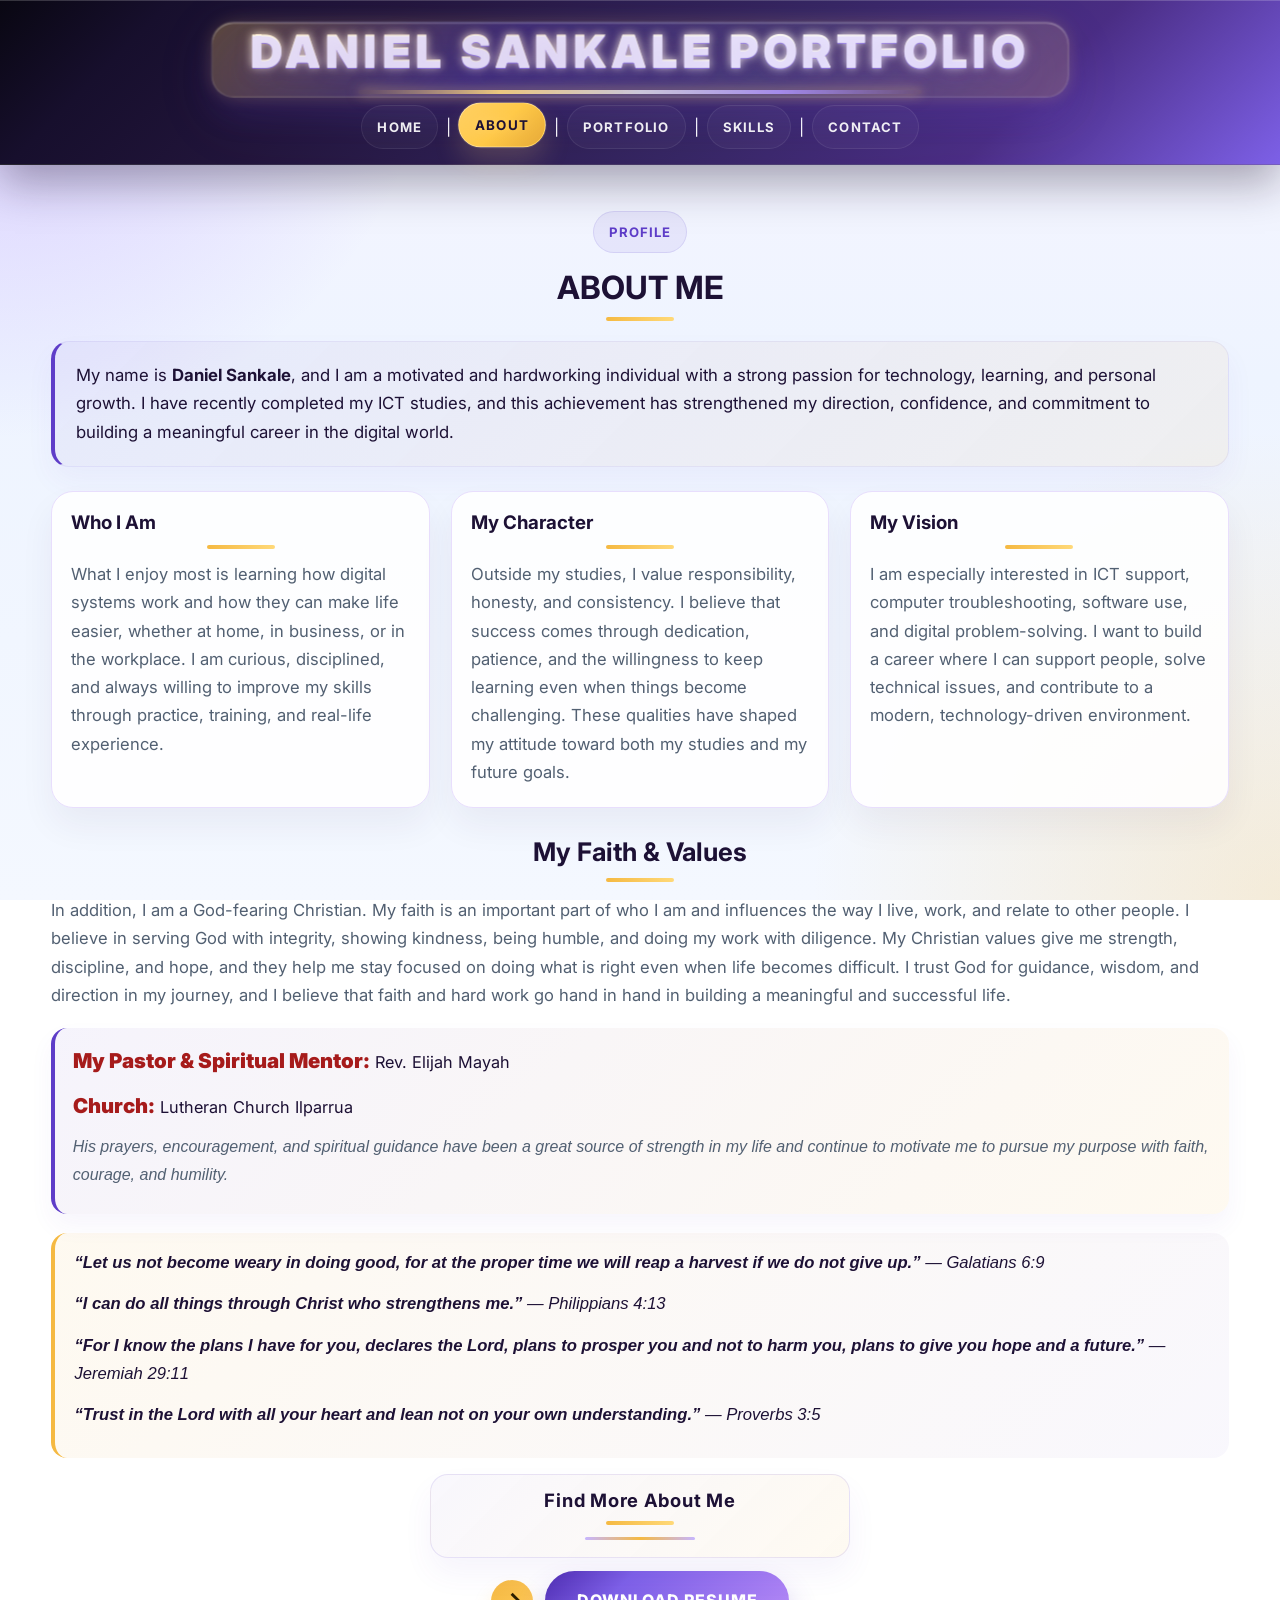
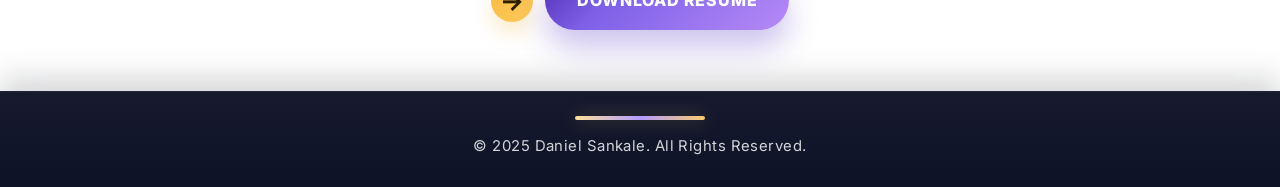
==== commit 87ce929f: "Add files via upload" ====
--- a/about.html
+++ b/about.html
@@ -45,7 +45,7 @@
         </div>
       </div>
 
-      <h3>My Faith &amp; Values</h3>
+      <h3 class="faith-heading">My Faith &amp; Values</h3>
       <p>In addition, I am a God-fearing Christian. My faith is an important part of who I am and influences the way I live, work, and relate to other people. I believe in serving God with integrity, showing kindness, being humble, and doing my work with diligence. My Christian values give me strength, discipline, and hope, and they help me stay focused on doing what is right even when life becomes difficult. I trust God for guidance, wisdom, and direction in my journey, and I believe that faith and hard work go hand in hand in building a meaningful and successful life.</p>
 
       <div class="faith-leader">
--- a/style.css
+++ b/style.css
@@ -57,7 +57,7 @@
     z-index: 100;
     background: linear-gradient(135deg, #090712 0%, #170f2d 12%, #22153b 28%, #362663 58%, #4a2d84 78%, #7d60e7 100%);
     color: #fff;
-    padding: 1.7rem 1rem 1.3rem;
+    padding: 1.2rem 1rem 0.9rem;
     box-shadow: 0 18px 42px rgba(22, 12, 38, 0.35), inset 0 1px 0 rgba(255,255,255,0.18);
     border-bottom: 1px solid rgba(255,255,255,0.12);
     backdrop-filter: blur(12px);
@@ -65,17 +65,17 @@
 
 header h1 {
     text-align: center;
-    font-size: clamp(1.9rem, 3vw, 4rem);
+    font-size: clamp(2.2rem, 3.5vw, 4.6rem);
     letter-spacing: 0.12em;
     text-transform: uppercase;
     font-weight: 900;
     color: #fff;
-    line-height: 1.15;
+    line-height: 1.1;
     display: inline-block;
     position: relative;
     left: 50%;
     transform: translateX(-50%);
-    padding: 0.6rem 1.5rem 1.15rem;
+    padding: 0.5rem 1.5rem 0.9rem;
     background: linear-gradient(120deg, #fffdf9 0%, #f9edba 16%, #fffdf5 30%, #d8d2ff 44%, #fffefc 58%, #f7d57d 78%, #ffffff 100%);
     background-size: 220% 100%;
     -webkit-background-clip: text;
@@ -87,7 +87,7 @@
         0 6px 16px rgba(88, 66, 170, 0.34),
         0 0 18px rgba(255, 214, 102, 0.18);
     filter: drop-shadow(0 12px 28px rgba(109, 80, 220, 0.2));
-    margin-bottom: 0.8rem;
+    margin-bottom: 0.5rem;
     animation: luxuryShimmer 5s ease-in-out infinite alternate;
 }
 
@@ -100,21 +100,14 @@
 header h1::before {
     content: "";
     position: absolute;
-    inset: 0.22rem -0.9rem -0.45rem -0.9rem;
-    border-radius: 26px;
-    background: linear-gradient(135deg, rgba(255, 208, 92, 0.30), rgba(125, 96, 231, 0.30), rgba(255, 255, 255, 0.09), rgba(255, 208, 92, 0.22));
+    inset: 0.15rem -0.7rem -0.35rem -0.7rem;
+    border-radius: 22px;
+    background: linear-gradient(135deg, rgba(255, 208, 92, 0.28), rgba(125, 96, 231, 0.26), rgba(255, 255, 255, 0.09), rgba(255, 208, 92, 0.18));
     border: 1px solid rgba(255,255,255,0.18);
-    box-shadow: inset 0 1px 0 rgba(255,255,255,0.32), 0 0 18px rgba(255, 206, 92, 0.26), 0 22px 40px rgba(94, 61, 200, 0.16);
+    box-shadow: inset 0 1px 0 rgba(255,255,255,0.32), 0 0 18px rgba(255, 206, 92, 0.2), 0 18px 32px rgba(94, 61, 200, 0.14);
     backdrop-filter: blur(4px);
-    transform: rotate(-2.2deg) scale(1.02);
-    animation: rotatingRibbon 8s ease-in-out infinite alternate;
+    transform: scale(1.01);
     z-index: -1;
-}
-
-@keyframes rotatingRibbon {
-    0% { transform: rotate(-2.5deg) scale(1.02); filter: hue-rotate(0deg) saturate(1.05); }
-    50% { transform: rotate(2.2deg) scale(1.04); filter: hue-rotate(40deg) saturate(1.18); }
-    100% { transform: rotate(-1.5deg) scale(1.01); filter: hue-rotate(75deg) saturate(1.2); }
 }
 
 header h1::after {
@@ -138,21 +131,21 @@
 
 nav {
     text-align: center;
-    margin-top: 1rem;
+    margin-top: 0.4rem;
     display: flex;
     justify-content: center;
     align-items: center;
     flex-wrap: wrap;
-    gap: 0.65rem;
+    gap: 0.5rem;
 }
 
 nav a {
     position: relative;
     color: rgba(255,255,255,0.92);
     font-weight: 700;
-    font-size: 0.86rem;
+    font-size: 0.82rem;
     letter-spacing: 0.09em;
-    padding: 0.72rem 1.12rem;
+    padding: 0.62rem 0.95rem;
     border-radius: 999px;
     transition: all 0.25s ease;
     overflow: hidden;
@@ -446,13 +439,41 @@
 }
 
 .contact {
-    max-width: 770px;
+    max-width: 820px;
     margin: 0 auto;
-    padding: 2rem 1.5rem;
+    padding: 2.2rem 1.6rem 2.4rem;
+    background: linear-gradient(180deg, rgba(255,255,255,0.94), rgba(245,243,255,0.92));
+    border: 1px solid rgba(94, 61, 200, 0.08);
+    box-shadow: 0 22px 50px rgba(47, 30, 90, 0.08);
+}
+
+.contact-intro {
+    text-align: center;
+    margin-bottom: 0.5rem;
+}
+
+.eyebrow {
+    display: inline-block;
+    margin-bottom: 0.7rem;
+    padding: 0.4rem 0.8rem;
+    border-radius: 999px;
+    background: rgba(94, 61, 200, 0.08);
+    color: var(--primary);
+    font-size: 0.75rem;
+    font-weight: 800;
+    letter-spacing: 0.12em;
+    text-transform: uppercase;
 }
 
 .contact h2 {
-    margin-bottom: 1.2rem;
+    margin-bottom: 0.8rem;
+}
+
+.contact-subtitle {
+    color: var(--muted);
+    text-align: center;
+    margin-bottom: 0;
+    font-size: 1rem;
 }
 
 .contact-list {
@@ -465,10 +486,16 @@
     display: flex;
     align-items: center;
     gap: 0.9rem;
-    padding: 0.8rem 0.95rem;
+    padding: 0.9rem 1rem;
     border-radius: 18px;
     border: 1px solid var(--border);
-    background: var(--panel-alt);
+    background: linear-gradient(180deg, rgba(255,255,255,0.9), rgba(247,244,255,0.94));
+    transition: transform 0.2s ease, box-shadow 0.2s ease;
+}
+
+.contact-item:hover {
+    transform: translateY(-2px);
+    box-shadow: 0 12px 20px rgba(94, 61, 200, 0.08);
 }
 
 .whatsapp-row {
@@ -476,10 +503,16 @@
     align-items: center;
     gap: 0.9rem;
     margin: 1rem 0 1.5rem;
-    padding: 0.8rem 0.95rem;
+    padding: 0.9rem 1rem;
     border-radius: 18px;
     border: 1px solid var(--border);
-    background: var(--panel-alt);
+    background: linear-gradient(180deg, rgba(255,255,255,0.9), rgba(247,244,255,0.94));
+    transition: transform 0.2s ease, box-shadow 0.2s ease;
+}
+
+.whatsapp-row:hover {
+    transform: translateY(-2px);
+    box-shadow: 0 12px 20px rgba(37, 211, 102, 0.08);
 }
 
 .whatsapp-button {
@@ -541,11 +574,16 @@
 .contact form {
     display: grid;
     gap: 0.9rem;
+    background: rgba(255,255,255,0.72);
+    border: 1px solid var(--border);
+    border-radius: 22px;
+    padding: 1.2rem;
+    box-shadow: inset 0 1px 0 rgba(255,255,255,0.7);
 }
 
 .contact label {
     color: var(--primary-dark);
-    font-weight: 600;
+    font-weight: 700;
 }
 
 .contact input,
@@ -553,11 +591,11 @@
     width: 100%;
     border: 1px solid var(--border);
     border-radius: 14px;
-    padding: 0.9rem 1rem;
+    padding: 0.95rem 1rem;
     background: #fff;
     color: var(--text);
     font: inherit;
-    transition: border-color 0.2s ease, box-shadow 0.2s ease;
+    transition: border-color 0.2s ease, box-shadow 0.2s ease, transform 0.2s ease;
 }
 
 .contact input:focus,
@@ -565,6 +603,7 @@
     outline: none;
     border-color: var(--primary);
     box-shadow: 0 0 0 4px rgba(94, 61, 200, 0.14);
+    transform: translateY(-1px);
 }
 
 .contact textarea {
@@ -664,6 +703,83 @@
     min-height: 220px;
 }
 
+.about-header {
+    text-align: center;
+    margin-bottom: 1.2rem;
+}
+
+.about-header h2 {
+    margin-bottom: 0.5rem;
+}
+
+.about-highlight {
+    margin: 1.1rem 0 1.5rem;
+    padding: 1.2rem 1.3rem;
+    background: linear-gradient(135deg, rgba(94, 61, 200, 0.05), rgba(245, 185, 66, 0.08));
+    border: 1px solid rgba(94, 61, 200, 0.08);
+    border-left: 4px solid var(--primary);
+    border-radius: 18px;
+    box-shadow: 0 14px 28px rgba(94, 61, 200, 0.05);
+}
+
+.about-highlight p {
+    margin: 0;
+    font-size: 1.05rem;
+    color: var(--primary-dark);
+}
+
+.about-card {
+    background: rgba(255, 255, 255, 0.9);
+    border: 1px solid var(--border);
+    border-radius: 22px;
+    padding: 1.3rem 1.2rem;
+    box-shadow: 0 18px 34px rgba(46, 31, 88, 0.06);
+}
+
+.about-card h3 {
+    margin-bottom: 0.7rem;
+    text-align: left;
+}
+
+.about-card p {
+    margin-bottom: 0;
+}
+
+.faith-leader {
+    margin: 1.2rem 0;
+    padding: 1rem 1.1rem;
+    border-left: 4px solid var(--primary);
+    background: linear-gradient(135deg, rgba(94, 61, 200, 0.06), rgba(245, 185, 66, 0.08));
+    border-radius: 16px;
+    box-shadow: 0 12px 24px rgba(94, 61, 200, 0.05);
+    text-align: center;
+}
+
+.faith-leader p {
+    margin-bottom: 0.6rem;
+    color: var(--primary-dark);
+    font-size: 1.02rem;
+}
+
+.faith-leader strong {
+    color: #a61b1b;
+    font-size: 1.28rem;
+    font-weight: 900;
+}
+
+.faith-leader p em {
+    color: var(--muted);
+    font-style: italic;
+    font-size: 1rem;
+}
+
+.faith-heading {
+    text-align: center;
+    margin-top: 1.8rem;
+    margin-bottom: 0.9rem;
+    font-size: clamp(1.6rem, 2vw, 2.1rem);
+}
+
 .faith-verses {
     margin-top: 1.2rem;
     padding: 1rem 1.2rem;
@@ -676,6 +792,68 @@
     margin-bottom: 0.8rem;
     color: var(--primary-dark);
     font-style: italic;
+}
+
+.thanks-section {
+    background: linear-gradient(135deg, rgba(94, 61, 200, 0.05), rgba(245, 185, 66, 0.08));
+    border: 1px solid rgba(94, 61, 200, 0.1);
+    border-radius: 22px;
+    padding: 1.7rem 1.4rem;
+    box-shadow: 0 18px 35px rgba(94, 61, 200, 0.06);
+}
+
+.thanks-section h3 {
+    text-align: center;
+    margin-bottom: 1rem;
+}
+
+.thanks-quote {
+    margin: 0 auto 1.2rem;
+    max-width: 540px;
+    padding: 0.9rem 1rem;
+    border-left: 4px solid var(--secondary);
+    background: rgba(255,255,255,0.35);
+    border-radius: 12px;
+    color: var(--primary-dark);
+    font-size: 1.08rem;
+    font-style: italic;
+    text-align: center;
+}
+
+.thanks-section p {
+    margin-bottom: 0.9rem;
+}
+
+.thanks-name {
+    margin-top: 1rem;
+    font-size: 1.05rem;
+    color: var(--primary-dark);
+}
+
+.thanks-name strong {
+    color: var(--primary);
+    font-size: 1.15rem;
+}
+
+.thanks-signoff,
+.thanks-signature {
+    text-align: center;
+    margin-bottom: 0.2rem;
+    color: var(--primary-dark);
+}
+
+.thanks-signoff {
+    margin-top: 1.1rem;
+    font-size: 0.95rem;
+    letter-spacing: 0.08em;
+    text-transform: uppercase;
+    color: var(--muted);
+}
+
+.thanks-signature {
+    font-weight: 800;
+    color: var(--primary);
+    font-size: 1.15rem;
 }
 
 .resume-callout {
